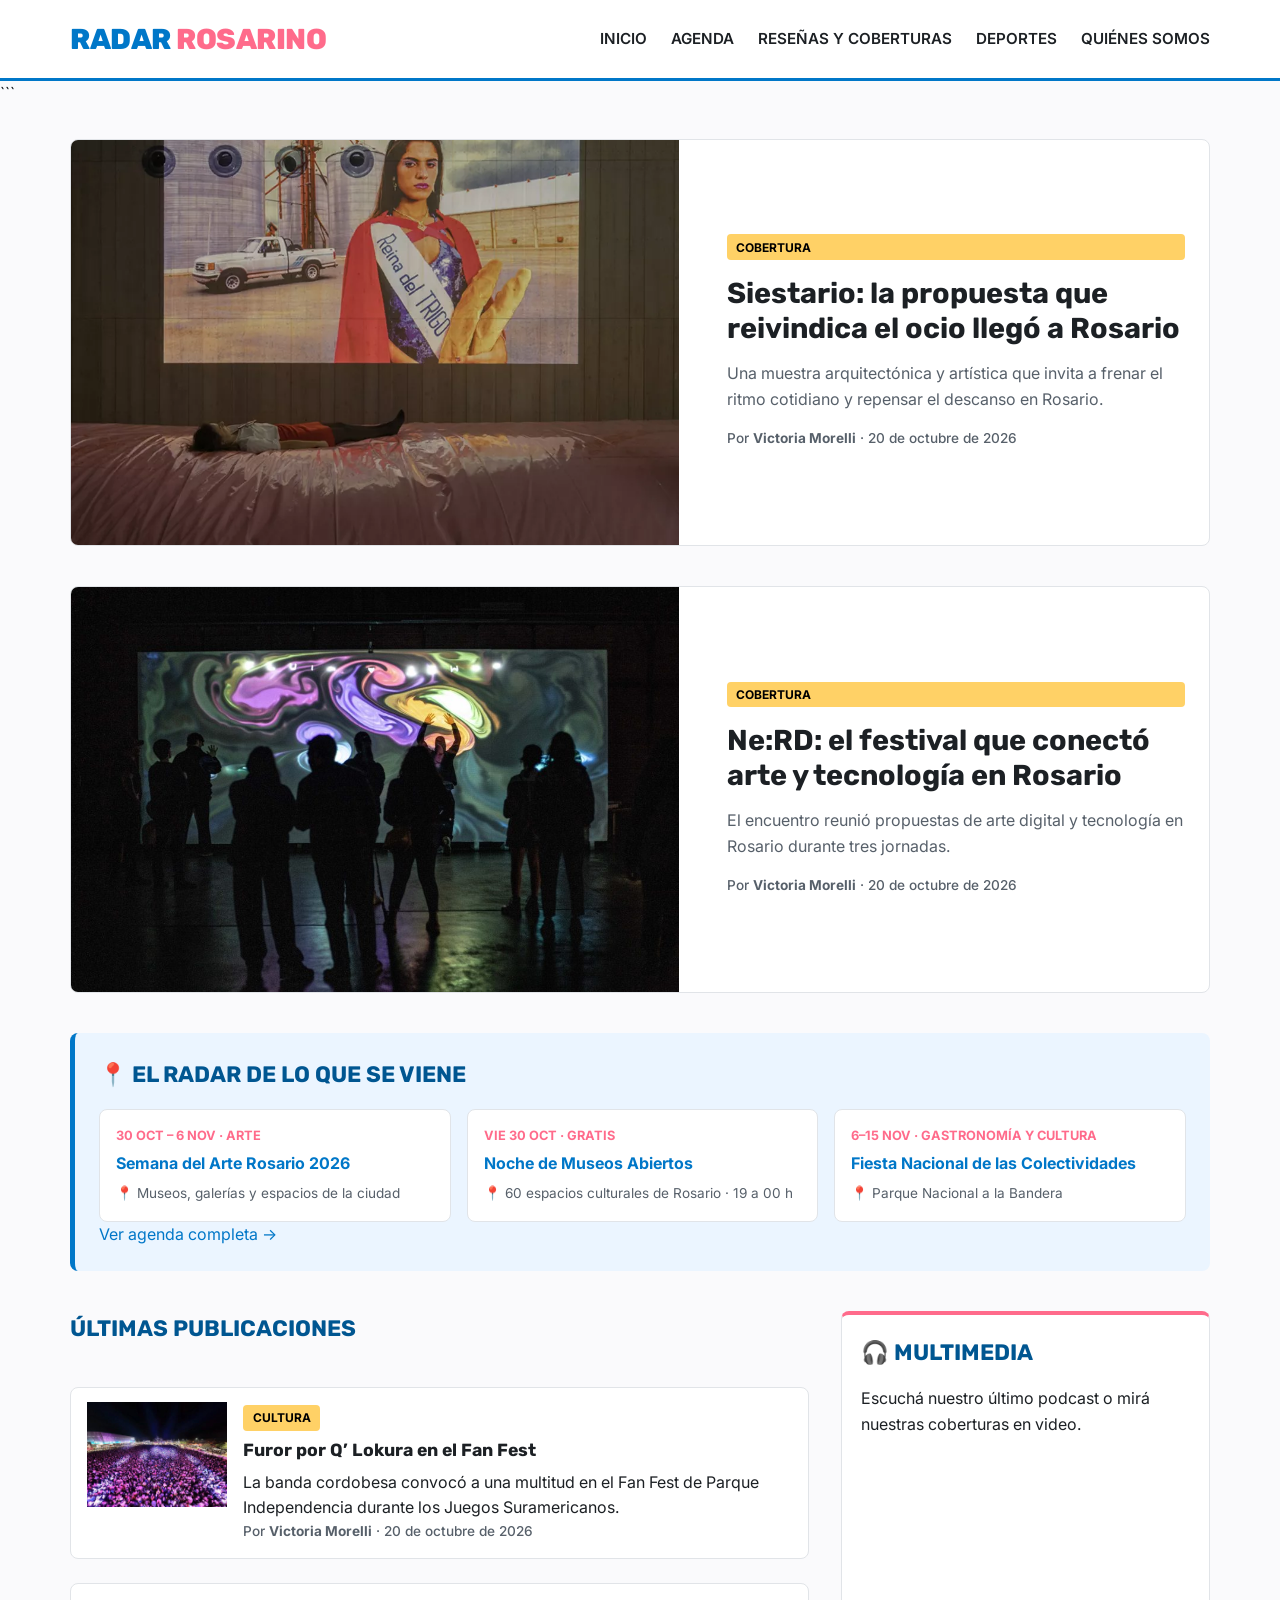
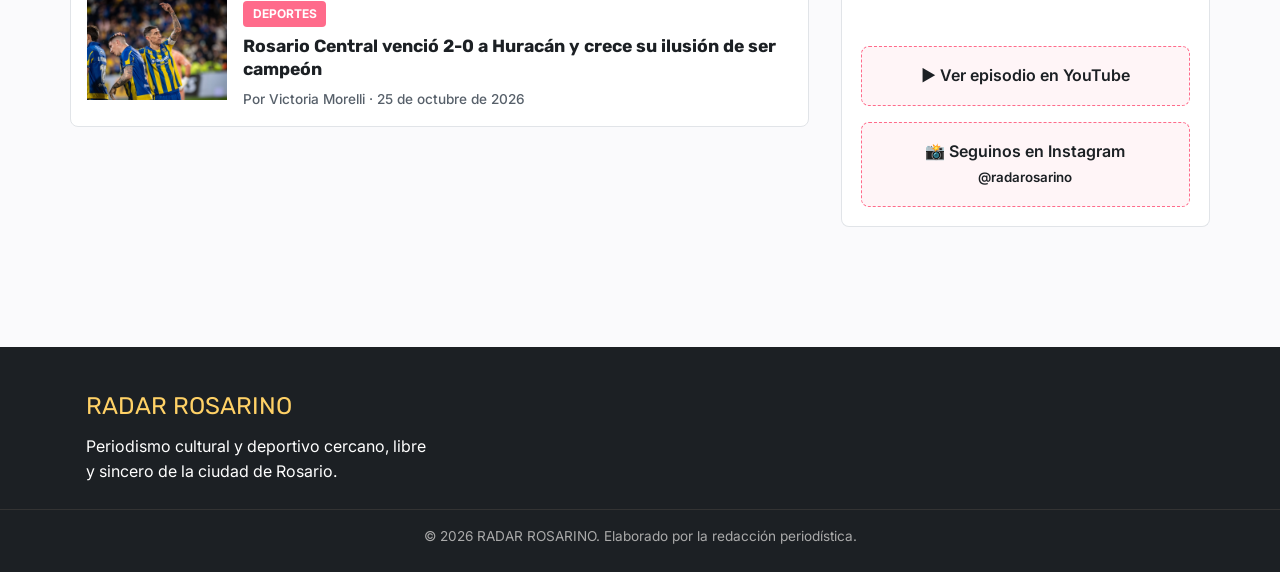
==== index.html @ fbdc65ca "Update index.html" ====
<!DOCTYPE html>
<html lang="es">
<head>
  <meta charset="UTF-8">
  <meta name="viewport" content="width=device-width, initial-scale=1.0">
  <title>RADAR ROSARINO | Agenda Cultural y Deportiva de Rosario</title>
  <link rel="stylesheet" href="css/styles.css">
</head>
<body>

  <!-- ENCABEZADO -->

<header class="site-header">
  <div class="container header-inner">
    <a href="../index.html" class="brand-logo">
      RADAR <span>ROSARINO</span>
    </a>

    <button
      class="nav-toggle"
      aria-label="Abrir menú"
      aria-expanded="false"
    >
      MENÚ ☰
    </button>

  

<nav class="main-nav">
  <ul>
    <li><a href="index.html">Inicio</a></li>
    <li><a href="secciones/agenda.html">Agenda</a></li>
    <li><a href="secciones/coberturas.html">Reseñas y Coberturas</a></li>
   <li><a href="secciones/deportes.html">Deportes</a></li>
    <li><a href="quienes-somos.html">Quiénes Somos</a></li>
  </ul>
</nav>


  </div>
</header>
```

  <!-- CONTENIDO PRINCIPAL -->
  <main class="container main-content">

    <!-- HISTORIA PRINCIPAL -->
    <article class="hero-article">
     <div class="hero-img-placeholder">
  <a href="notas/siestario.html" aria-label="Leer la nota sobre Siestario">
    <img
      src="notas/b_siestario.jpg.jpeg"
      alt="Muestra artística y arquitectónica Siestario en Rosario"
      style="display: block; width: 100%; height: 100%; object-fit: cover;"
    >
  </a>
</div>
      <div class="hero-body">
        <span class="badge">COBERTURA</span>
        <h1 class="hero-title">
        <a href="notas/siestario.html">Siestario: la propuesta que reivindica el ocio llegó a Rosario</a>
        </h1>
        <p class="hero-lead">
         Una muestra arquitectónica y artística que invita a frenar el ritmo cotidiano y repensar el descanso en Rosario.
        </p>
        <div class="meta-info">
         Por <strong>Victoria Morelli</strong> · <time datetime="2026-10-20">20 de octubre de 2026</time>
        </div>
      </div>
    </article>
    
    <!-- NOTA SOBRE Ne:RD -->
    <article class="hero-article">
      <div class="hero-img-placeholder">
        <a href="notas/nerd.html" aria-label="Leer la nota sobre Ne:RD">
          <img
            src="notas/nerd.jpg"
            alt="Festival Ne:RD de arte digital y tecnología en Rosario"
            style="display: block; width: 100%; height: 100%; object-fit: cover;"
          >
        </a>
      </div>
      <div class="hero-body">
        <span class="badge">COBERTURA</span>
        <h2 class="hero-title">
          <a href="notas/nerd.html">Ne:RD: el festival que conectó arte y tecnología en Rosario</a>
        </h2>
        <p class="hero-lead">
          El encuentro reunió propuestas de arte digital y tecnología en Rosario durante tres jornadas.
        </p>
        <div class="meta-info">
          Por <strong>Victoria Morelli</strong> · <time datetime="2026-10-20">20 de octubre de 2026</time>
        </div>
      </div>
    </article>


   
<!-- MÓDULO RADAR (AGENDA) -->
<section class="agenda-section">
  <h2 class="section-title">📍 EL RADAR DE LO QUE SE VIENE</h2>

  <div class="agenda-grid">

    <a href="secciones/agenda.html" class="agenda-card">
      <div class="agenda-meta">30 OCT – 6 NOV · ARTE</div>
      <h3 class="agenda-title">Semana del Arte Rosario 2026</h3>
      <div class="agenda-place">
        📍 Museos, galerías y espacios de la ciudad
      </div>
    </a>

    <a href="secciones/agenda.html" class="agenda-card">
      <div class="agenda-meta">VIE 30 OCT · GRATIS</div>
      <h3 class="agenda-title">Noche de Museos Abiertos</h3>
      <div class="agenda-place">
        📍 60 espacios culturales de Rosario · 19 a 00 h
      </div>
    </a>

    <a href="secciones/agenda.html" class="agenda-card">
      <div class="agenda-meta">6–15 NOV · GASTRONOMÍA Y CULTURA</div>
      <h3 class="agenda-title">
        Fiesta Nacional de las Colectividades
      </h3>
      <div class="agenda-place">
        📍 Parque Nacional a la Bandera
      </div>
    </a>

  </div>

  <div class="agenda-more">
    <a href="secciones/agenda.html" class="btn btn-primary">
      Ver agenda completa →
    </a>
  </div>
</section>


    <!-- GRILLA SECUNDARIA -->
    <div class="secondary-grid">

      <section class="articles-list">
        <h2 class="section-title">ÚLTIMAS PUBLICACIONES</h2>

       
        <article class="article-card-horizontal">
         
<div class="card-img-placeholder">
  <a href="notas/qlokura.html" aria-label="Leer la nota sobre Q’ Lokura">
    <img
      src="notas/qlokura.jpg"
      alt="Q’ Lokura en el Fan Fest de Rosario"
      style="display: block; width: 100%; height: 100%; object-fit: cover;"
    >
  </a>
</div>

          <div>
            <span class="badge">CULTURA</span>
            <h3 class="card-title">
              <a href="notas/qlokura.html">Furor por Q’ Lokura en el Fan Fest</a>
            </h3>
            <p>
              La banda cordobesa convocó a una multitud en el Fan Fest de
              Parque Independencia durante los Juegos Suramericanos.
            </p>
            <div class="meta-info">
              Por <strong>Victoria Morelli</strong> ·
              <time datetime="2026-10-20">20 de octubre de 2026</time>
            </div>
          </div>
        </article>



<article class="article-card-horizontal">
  <a href="notas/central-huracan.html" class="card-img-placeholder">
    <img src="notas/centralhuracan.png"
         alt="Rosario Central frente a Huracán"
         style="width: 100%; height: 100%; object-fit: cover; display: block;">
  </a>

  <div>
    <span class="badge badge-deportes">DEPORTES</span>

    <h3 class="card-title">
      <a href="notas/central-huracan.html">
        Rosario Central venció 2-0 a Huracán y crece su ilusión de ser campeón
      </a>
    </h3>

    <div class="meta-info">Por Victoria Morelli · 25 de octubre de 2026</div>
  </div>
</article>


      </section>

    
      <!-- BARRA LATERAL MULTIMEDIA -->
      <aside class="sidebar">
        <div class="multimedia-box">
          <h2 class="section-title">🎧 MULTIMEDIA</h2>

          <p>
            Escuchá nuestro último podcast o mirá nuestras coberturas en video.
          </p>

          <div class="media-video">
            <iframe
              src="https://youtu.be/hP609NG-r20?si=XmPTLKy7nBOvnUmY"
              title="Episodio 11 de Radar Rosarino"
              style="width: 100%; aspect-ratio: 16 / 9; border: 0; border-radius: 8px;"
              allow="accelerometer; autoplay; clipboard-write; encrypted-media; gyroscope; picture-in-picture; web-share"
              referrerpolicy="strict-origin-when-cross-origin"
              allowfullscreen>
            </iframe>
          </div>

          <a
            href="https://youtu.be/hP609NG-r20?si=nFCLMklMxFBvoUEw"
            target="_blank"
            rel="noopener noreferrer"
            class="media-link-card">
            ▶ Ver episodio en YouTube
          </a>

          <a
           
          <a
            href="https://www.instagram.com/radarosarino/"
            target="_blank"
            rel="noopener noreferrer"
            class="media-link-card">
            📸 Seguinos en Instagram
            <br>
            <small>@radarosarino</small>
          </a>

          </a>
        </div>
      </aside>


    </div>

  </main>

  <!-- PIE DE PÁGINA -->
  <footer class="site-footer">
    <div class="container footer-content">
      <div class="footer-brand">
        <div class="footer-logo">RADAR ROSARINO</div>
        <p>Periodismo cultural y deportivo cercano, libre y sincero de la ciudad de Rosario.</p>
      </div>
    </div>
    <div class="footer-bottom">
      <p>&copy; 2026 RADAR ROSARINO. Elaborado por la redacción periodística.</p>
    </div>
  </footer>

</body>
</html>
---- css/styles.css ----
/* ==========================================================================
   RADAR ROSARINO - Hoja de Estilos Principal (V0)
   ========================================================================== */

/* Importación de Google Fonts */
@import url('https://fonts.googleapis.com/css2?family=Inter:wght@400;500;600;700&family=Rubik:wght@600;700;800&display=swap');

:root {
  /* Paleta de Colores RADAR ROSARINO */
  --color-primary: #0077C8;       /* Azul Celeste principal */
  --color-primary-dark: #005691;  /* Azul más oscuro para hover/foco */
  --color-accent-pink: #FF6B8B;   /* Rosa acento */
  --color-accent-yellow: #FFD166; /* Amarillo acento */
  
  --color-bg: #FAFAFC;            /* Fondo suave */
  --color-surface: #FFFFFF;       /* Blanco para tarjetas y contenedores */
  --color-text-main: #1C2024;     /* Texto principal legible */
  --color-text-muted: #57606A;    /* Texto secundario */
  --color-border: #E1E4E8;        /* Bordes sutiles */

  /* Tipografías */
  --font-heading: 'Rubik', system-ui, -apple-system, sans-serif;
  --font-body: 'Inter', system-ui, -apple-system, sans-serif;

  /* Espaciado y Layout */
  --max-width: 1140px;
  --radius: 8px;
}

/* Reset y Bases */
* {
  box-sizing: border-box;
  margin: 0;
  padding: 0;
}

body {
  font-family: var(--font-body);
  background-color: var(--color-bg);
  color: var(--color-text-main);
  line-height: 1.6;
}

img {
  max-width: 100%;
  height: auto;
  display: block;
}

a {
  color: var(--color-primary);
  text-decoration: none;
}

a:hover, a:focus {
  text-decoration: underline;
}

/* Enfoque visible de accesibilidad */
a:focus-visible, button:focus-visible {
  outline: 3px solid var(--color-accent-yellow);
  outline-offset: 2px;
}

.container {
  max-width: var(--max-width);
  margin: 0 auto;
  padding: 0 1rem;
}

/* ==========================================================================
   HEADER Y NAVEGACIÓN
   ========================================================================== */
.site-header {
  background-color: var(--color-surface);
  border-bottom: 3px solid var(--color-primary);
  position: sticky;
  top: 0;
  z-index: 100;
}

.header-inner {
  display: flex;
  align-items: center;
  justify-content: space-between;
  padding: 1rem 0;
}

.brand-logo {
  font-family: var(--font-heading);
  font-size: 1.8rem;
  font-weight: 800;
  color: var(--color-primary);
  text-transform: uppercase;
  letter-spacing: -0.5px;
}

.brand-logo span {
  color: var(--color-accent-pink);
}

.nav-toggle {
  display: none;
  background: none;
  border: 1px solid var(--color-border);
  padding: 0.5rem 0.75rem;
  border-radius: var(--radius);
  font-weight: bold;
  cursor: pointer;
}

.main-nav ul {
  display: flex;
  list-style: none;
  gap: 1.5rem;
}

.main-nav a {
  font-weight: 600;
  color: var(--color-text-main);
  font-size: 0.95rem;
  text-transform: uppercase;
}

.main-nav a:hover {
  color: var(--color-primary);
}

.main-nav a.active {
  color: var(--color-primary);
  border-bottom: 2px solid var(--color-accent-pink);
}

/* ==========================================================================
   PORTADA / LAYOUT DE PORTADA
   ========================================================================== */
.main-content {
  padding: 2rem 0;
}

/* Etiqueta de Sección */
.badge {
  display: inline-block;
  background-color: var(--color-accent-yellow);
  color: #000;
  font-size: 0.75rem;
  font-weight: 700;
  padding: 0.2rem 0.6rem;
  border-radius: 4px;
  text-transform: uppercase;
  margin-bottom: 0.5rem;
}

.badge-deportes {
  background-color: var(--color-accent-pink);
  color: #fff;
}

/* Noticia Principal (Apertura) */
.hero-article {
  background: var(--color-surface);
  border-radius: var(--radius);
  border: 1px solid var(--color-border);
  overflow: hidden;
  margin-bottom: 2.5rem;
  display: grid;
  grid-template-columns: 1.2fr 1fr;
  gap: 1.5rem;
}

.hero-img-placeholder {
  background-color: #E2E8F0;
  min-height: 280px;
  display: flex;
  align-items: center;
  justify-content: center;
  color: var(--color-text-muted);
  font-weight: 500;
}

.hero-body {
  padding: 1.5rem;
  display: flex;
  flex-direction: column;
  justify-content: center;
}

.hero-title {
  font-family: var(--font-heading);
  font-size: 1.8rem;
  line-height: 1.2;
  margin: 0.5rem 0 1rem 0;
}

.hero-title a {
  color: var(--color-text-main);
}

.hero-title a:hover {
  color: var(--color-primary);
  text-decoration: none;
}

.hero-lead {
  color: var(--color-text-muted);
  margin-bottom: 1rem;
  font-size: 1rem;
}

.meta-info {
  font-size: 0.85rem;
  color: var(--color-text-muted);
  font-weight: 500;
}

/* Módulo Radar - Agenda Próximos Eventos */
.agenda-section {
  background-color: #EBF5FF;
  border-left: 5px solid var(--color-primary);
  padding: 1.5rem;
  border-radius: var(--radius);
  margin-bottom: 2.5rem;
}

.section-title {
  font-family: var(--font-heading);
  font-size: 1.4rem;
  margin-bottom: 1rem;
  color: var(--color-primary-dark);
  text-transform: uppercase;
  display: flex;
  align-items: center;
  gap: 0.5rem;
}

.agenda-grid {
  display: grid;
  grid-template-columns: repeat(auto-fit, minmax(250px, 1fr));
  gap: 1rem;
}

.agenda-card {
  background: var(--color-surface);
  padding: 1rem;
  border-radius: var(--radius);
  border: 1px solid var(--color-border);
}

.agenda-meta {
  font-size: 0.8rem;
  font-weight: 700;
  color: var(--color-accent-pink);
  text-transform: uppercase;
  margin-bottom: 0.3rem;
}

.agenda-title {
  font-size: 1rem;
  font-weight: 700;
  margin-bottom: 0.4rem;
}

.agenda-place {
  font-size: 0.85rem;
  color: var(--color-text-muted);
}

/* Grilla Secundaria de Noticias */
.secondary-grid {
  display: grid;
  grid-template-columns: 2fr 1fr;
  gap: 2rem;
  margin-bottom: 2.5rem;
}

.articles-list {
  display: flex;
  flex-direction: column;
  gap: 1.5rem;
}

.article-card-horizontal {
  display: flex;
  gap: 1rem;
  background: var(--color-surface);
  border: 1px solid var(--color-border);
  padding: 1rem;
  border-radius: var(--radius);
}

.card-img-placeholder {
  width: 140px;
  height: 100px;
  background-color: #E2E8F0;
  display: flex;
  align-items: center;
  justify-content: center;
  font-size: 0.75rem;
  color: var(--color-text-muted);
  flex-shrink: 0;
  border-radius: 4px;
}

.card-title {
  font-family: var(--font-heading);
  font-size: 1.1rem;
  margin-bottom: 0.5rem;
  line-height: 1.3;
}

.card-title a {
  color: var(--color-text-main);
}

/* Sidebar / Bloque Multimedia */
.multimedia-box {
  background: var(--color-surface);
  border: 1px solid var(--color-border);
  border-top: 4px solid var(--color-accent-pink);
  padding: 1.2rem;
  border-radius: var(--radius);
}

.media-link-card {
  display: block;
  background-color: #FFF5F7;
  border: 1px dashed var(--color-accent-pink);
  padding: 1rem;
  border-radius: var(--radius);
  text-align: center;
  margin-top: 1rem;
  color: var(--color-text-main);
  font-weight: 600;
}

.media-link-card:hover {
  background-color: #FFE6EA;
  text-decoration: none;
}

/* ==========================================================================
   PÁGINA DE NOTA / ARTÍCULO
   ========================================================================== */
.article-single {
  max-width: 800px;
  margin: 0 auto;
  background: var(--color-surface);
  padding: 2rem;
  border-radius: var(--radius);
  border: 1px solid var(--color-border);
}

.article-header {
  margin-bottom: 1.5rem;
  border-bottom: 1px solid var(--color-border);
  padding-bottom: 1rem;
}

.article-single-title {
  font-family: var(--font-heading);
  font-size: 2.2rem;
  line-height: 1.2;
  margin: 0.5rem 0 1rem 0;
}

.article-single-lead {
  font-size: 1.15rem;
  color: var(--color-text-muted);
  line-height: 1.5;
  margin-bottom: 1rem;
}

.article-body {
  font-size: 1.05rem;
  line-height: 1.7;
}

.article-body p {
  margin-bottom: 1.2rem;
}

.article-body h2 {
  font-family: var(--font-heading);
  font-size: 1.4rem;
  margin: 1.8rem 0 0.8rem 0;
  color: var(--color-primary-dark);
}

.article-img-box {
  margin: 1.5rem 0;
}

.article-img-caption {
  font-size: 0.85rem;
  color: var(--color-text-muted);
  margin-top: 0.4rem;
  text-align: center;
}

/* ==========================================================================
   FOOTER
   ========================================================================== */
.site-footer {
  background-color: var(--color-text-main);
  color: #fff;
  padding: 2.5rem 0 1.5rem 0;
  margin-top: 3rem;
}

.footer-content {
  display: flex;
  justify-content: space-between;
  flex-wrap: wrap;
  gap: 2rem;
  margin-bottom: 1.5rem;
}

.footer-brand {
  max-width: 350px;
}

.footer-logo {
  font-family: var(--font-heading);
  font-size: 1.5rem;
  color: var(--color-accent-yellow);
  margin-bottom: 0.5rem;
}

.footer-links ul {
  list-style: none;
}

.footer-links a {
  color: #CCC;
}

.footer-links a:hover {
  color: #FFF;
}

.footer-bottom {
  border-top: 1px solid #333;
  padding-top: 1rem;
  text-align: center;
  font-size: 0.85rem;
  color: #AAA;
}

/* ==========================================================================
   RESPONSIVE DESIGN (MOBILE)
   ========================================================================== */
@media (max-width: 768px) {
  .nav-toggle {
    display: block;
  }

  .main-nav {
    display: none;
    width: 100%;
    position: absolute;
    top: 100%;
    left: 0;
    background: var(--color-surface);
    border-bottom: 2px solid var(--color-primary);
    padding: 1rem;
    box-shadow: 0 4px 6px rgba(0,0,0,0.1);
  }

  .main-nav.is-open {
    display: block;
  }

  .main-nav ul {
    flex-direction: column;
    gap: 1rem;
  }

  .hero-article {
    grid-template-columns: 1fr;
  }

  .secondary-grid {
    grid-template-columns: 1fr;
  }

  .article-card-horizontal {
    flex-direction: column;
  }

  .card-img-placeholder {
    width: 100%;
    height: 140px;
  }
}
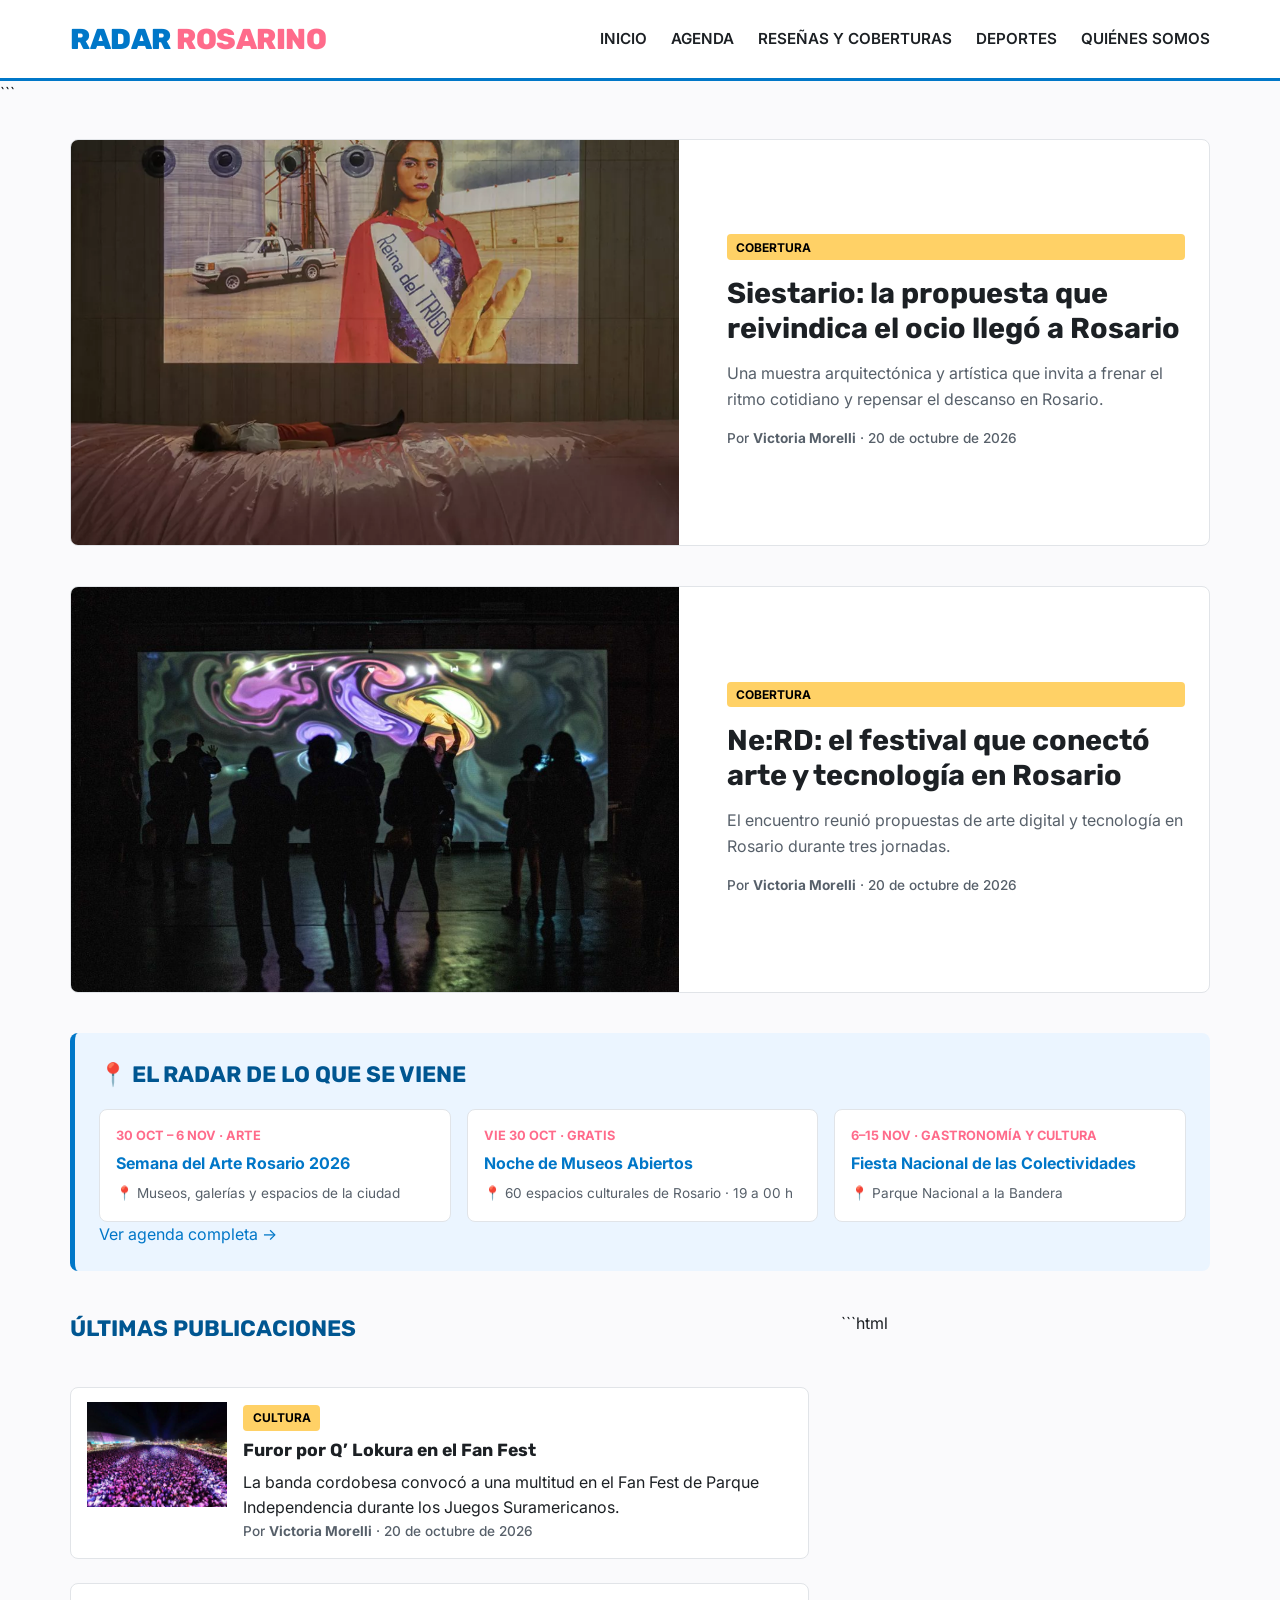
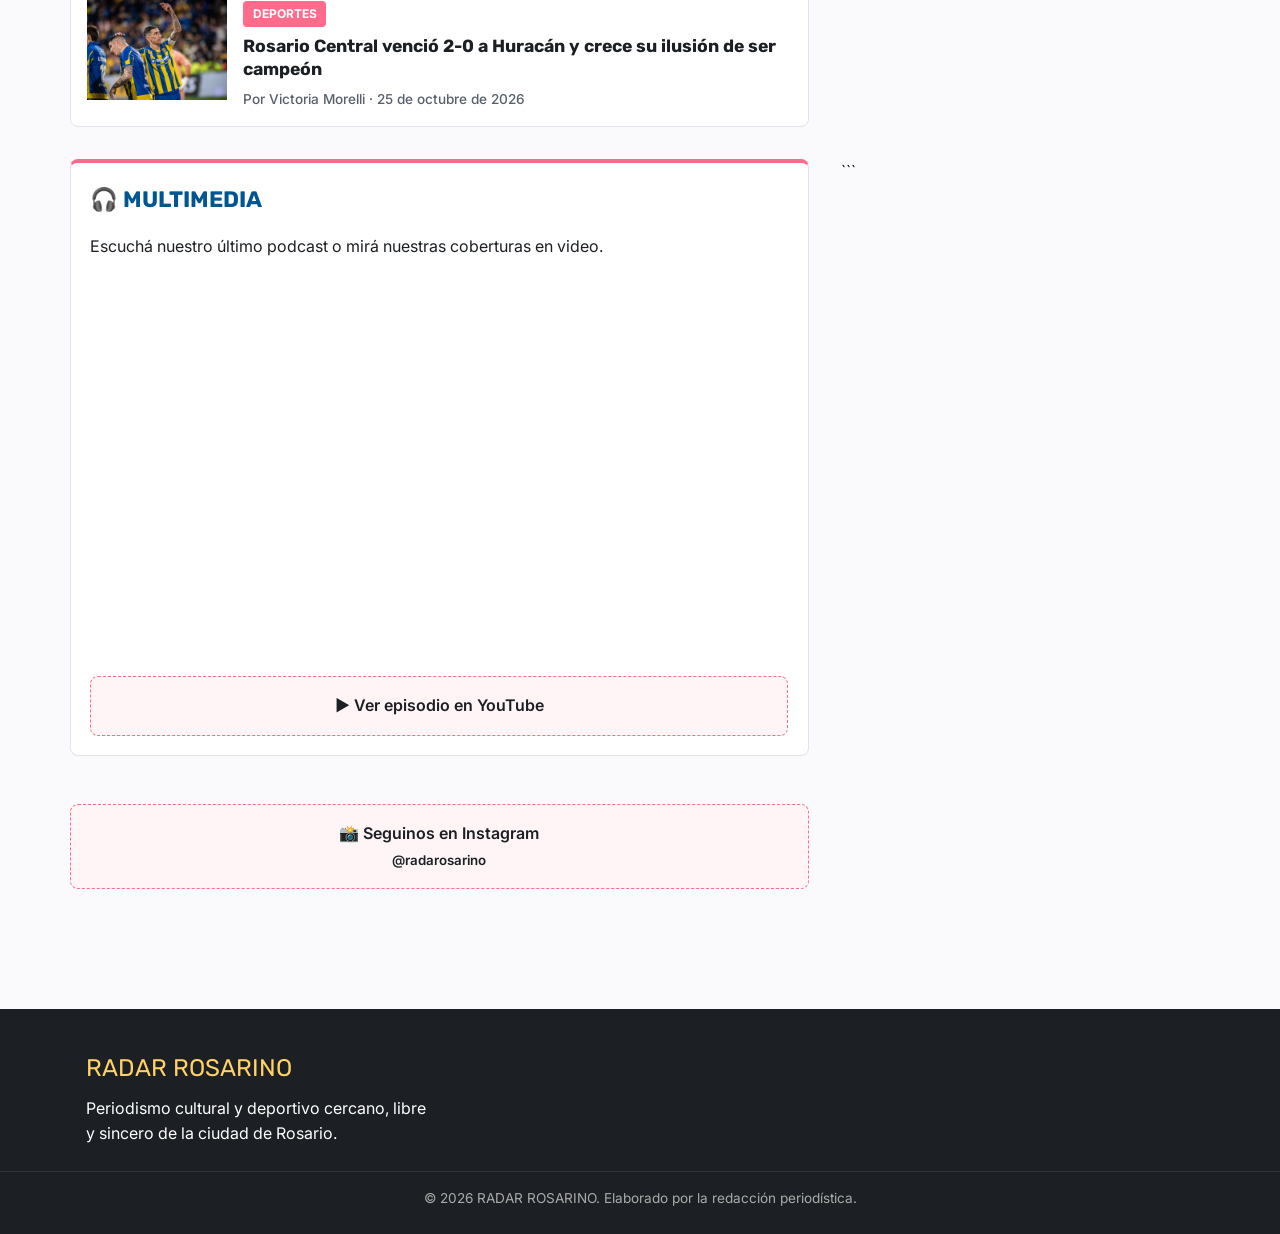
==== commit f6faf5c9: "Update index.html" ====
--- a/index.html
+++ b/index.html
@@ -199,34 +199,37 @@
       </section>
 
     
-      <!-- BARRA LATERAL MULTIMEDIA -->
-      <aside class="sidebar">
-        <div class="multimedia-box">
-          <h2 class="section-title">🎧 MULTIMEDIA</h2>
-
-          <p>
-            Escuchá nuestro último podcast o mirá nuestras coberturas en video.
-          </p>
-
-          <div class="media-video">
-            <iframe
-              src="https://youtu.be/hP609NG-r20?si=XmPTLKy7nBOvnUmY"
-              title="Episodio 11 de Radar Rosarino"
-              style="width: 100%; aspect-ratio: 16 / 9; border: 0; border-radius: 8px;"
-              allow="accelerometer; autoplay; clipboard-write; encrypted-media; gyroscope; picture-in-picture; web-share"
-              referrerpolicy="strict-origin-when-cross-origin"
-              allowfullscreen>
-            </iframe>
-          </div>
-
-          <a
-            href="https://youtu.be/hP609NG-r20?si=nFCLMklMxFBvoUEw"
-            target="_blank"
-            rel="noopener noreferrer"
-            class="media-link-card">
-            ▶ Ver episodio en YouTube
-          </a>
-
+    ```html
+<!-- BARRA LATERAL MULTIMEDIA -->
+<aside class="sidebar">
+  <div class="multimedia-box">
+    <h2 class="section-title">🎧 MULTIMEDIA</h2>
+
+    <p>
+      Escuchá nuestro último podcast o mirá nuestras coberturas en video.
+    </p>
+
+    <div class="media-video">
+      <iframe
+        src="https://www.youtube.com/embed/hP609NG-r20"
+        title="Episodio 11 de Radar Rosarino"
+        style="width: 100%; aspect-ratio: 16 / 9; border: 0; border-radius: 8px;"
+        allow="accelerometer; autoplay; clipboard-write; encrypted-media; gyroscope; picture-in-picture; web-share"
+        referrerpolicy="strict-origin-when-cross-origin"
+        allowfullscreen>
+      </iframe>
+    </div>
+
+    <a
+      href="https://youtu.be/hP609NG-r20"
+      target="_blank"
+      rel="noopener noreferrer"
+      class="media-link-card">
+      ▶ Ver episodio en YouTube
+    </a>
+  </div>
+</aside>
+```
           <a
            
           <a
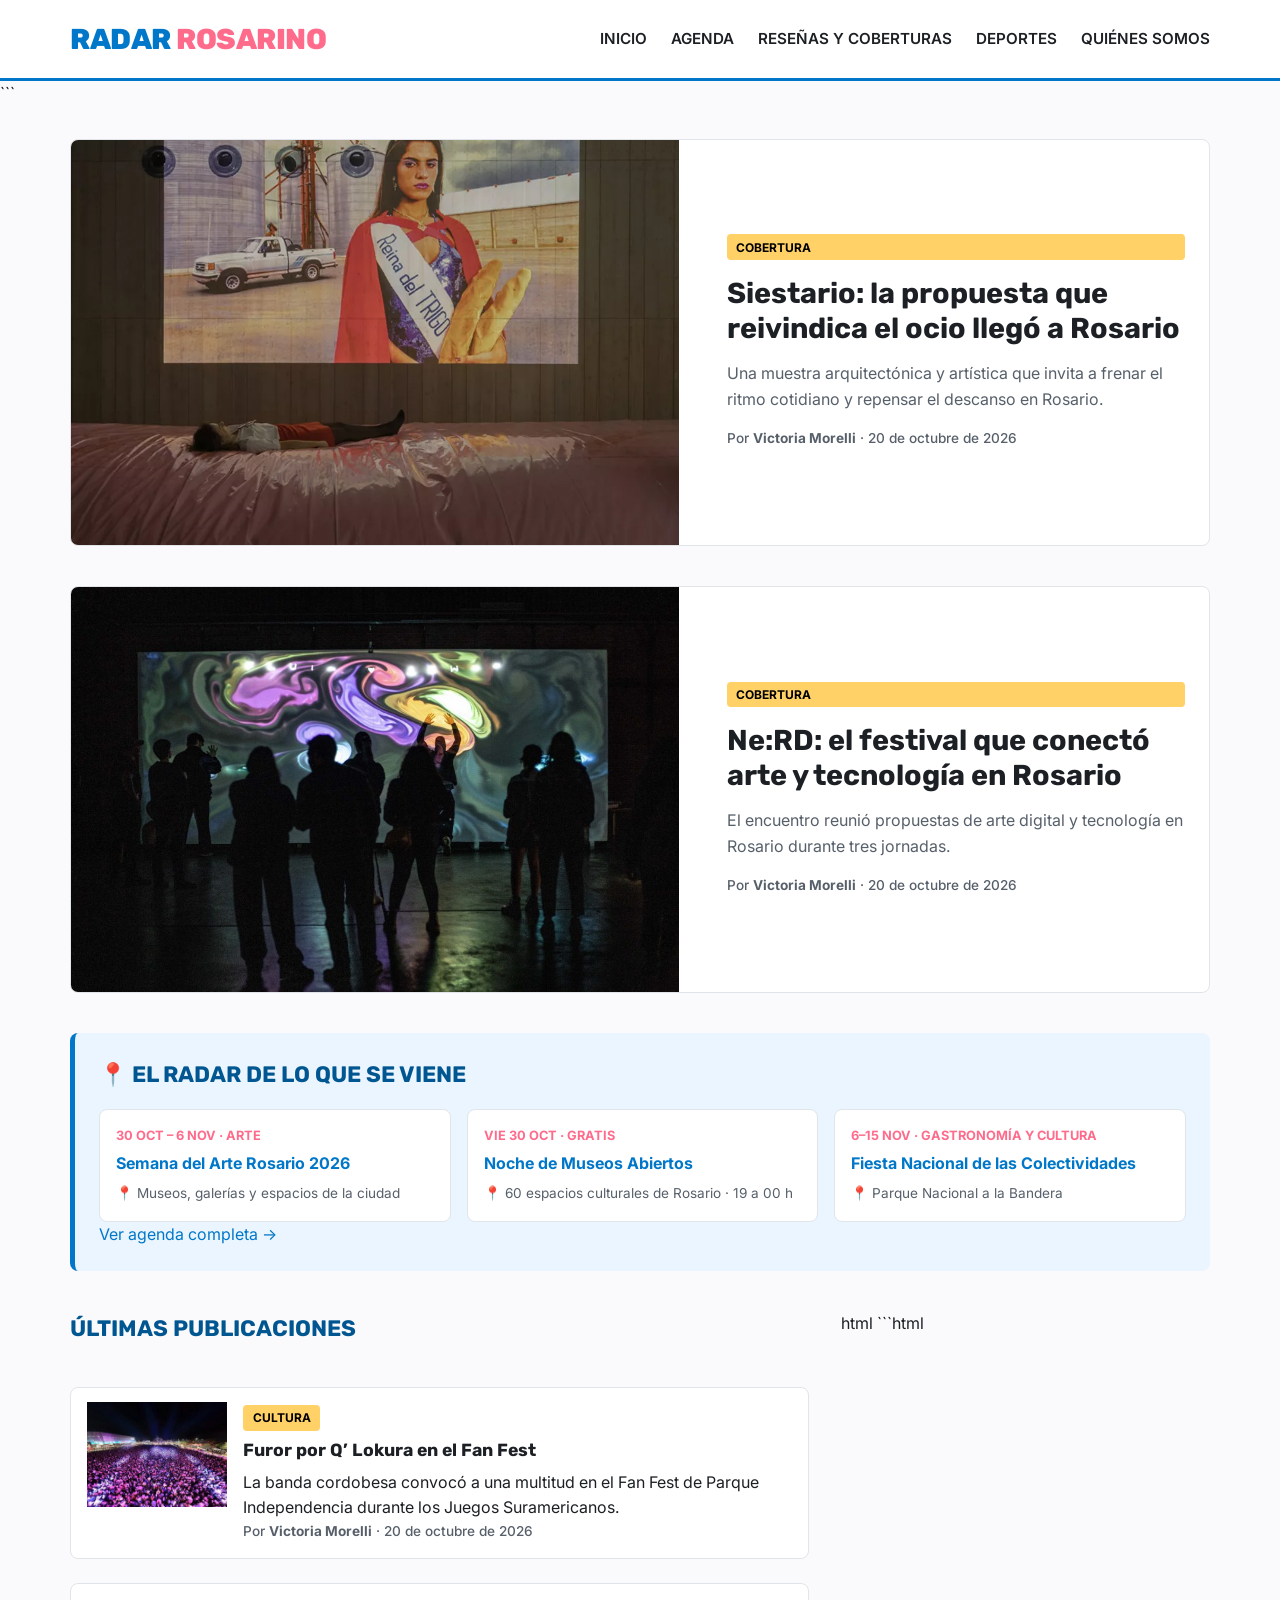
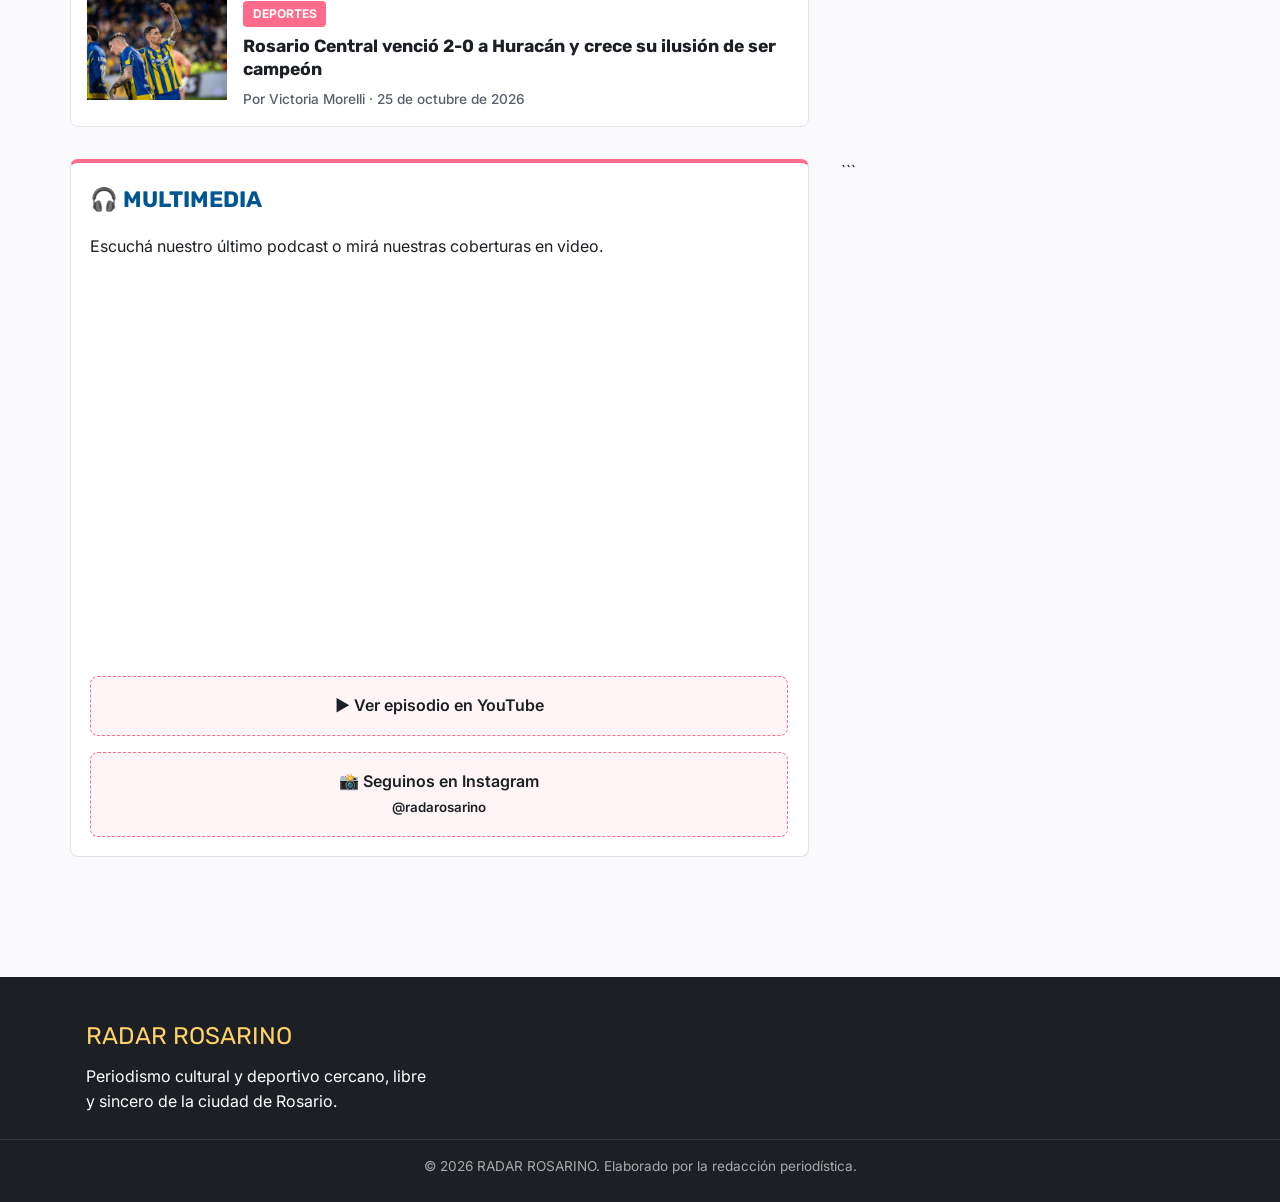
==== commit 581f0053: "Update index.html" ====
--- a/index.html
+++ b/index.html
@@ -199,7 +199,8 @@
       </section>
 
     
-    ```html
+    html
+```html
 <!-- BARRA LATERAL MULTIMEDIA -->
 <aside class="sidebar">
   <div class="multimedia-box">
@@ -227,24 +228,19 @@
       class="media-link-card">
       ▶ Ver episodio en YouTube
     </a>
+
+    <a
+      href="https://www.instagram.com/radarosarino/"
+      target="_blank"
+      rel="noopener noreferrer"
+      class="media-link-card">
+      📸 Seguinos en Instagram
+      <br>
+      <small>@radarosarino</small>
+    </a>
   </div>
 </aside>
 ```
-          <a
-           
-          <a
-            href="https://www.instagram.com/radarosarino/"
-            target="_blank"
-            rel="noopener noreferrer"
-            class="media-link-card">
-            📸 Seguinos en Instagram
-            <br>
-            <small>@radarosarino</small>
-          </a>
-
-          </a>
-        </div>
-      </aside>
 
 
     </div>
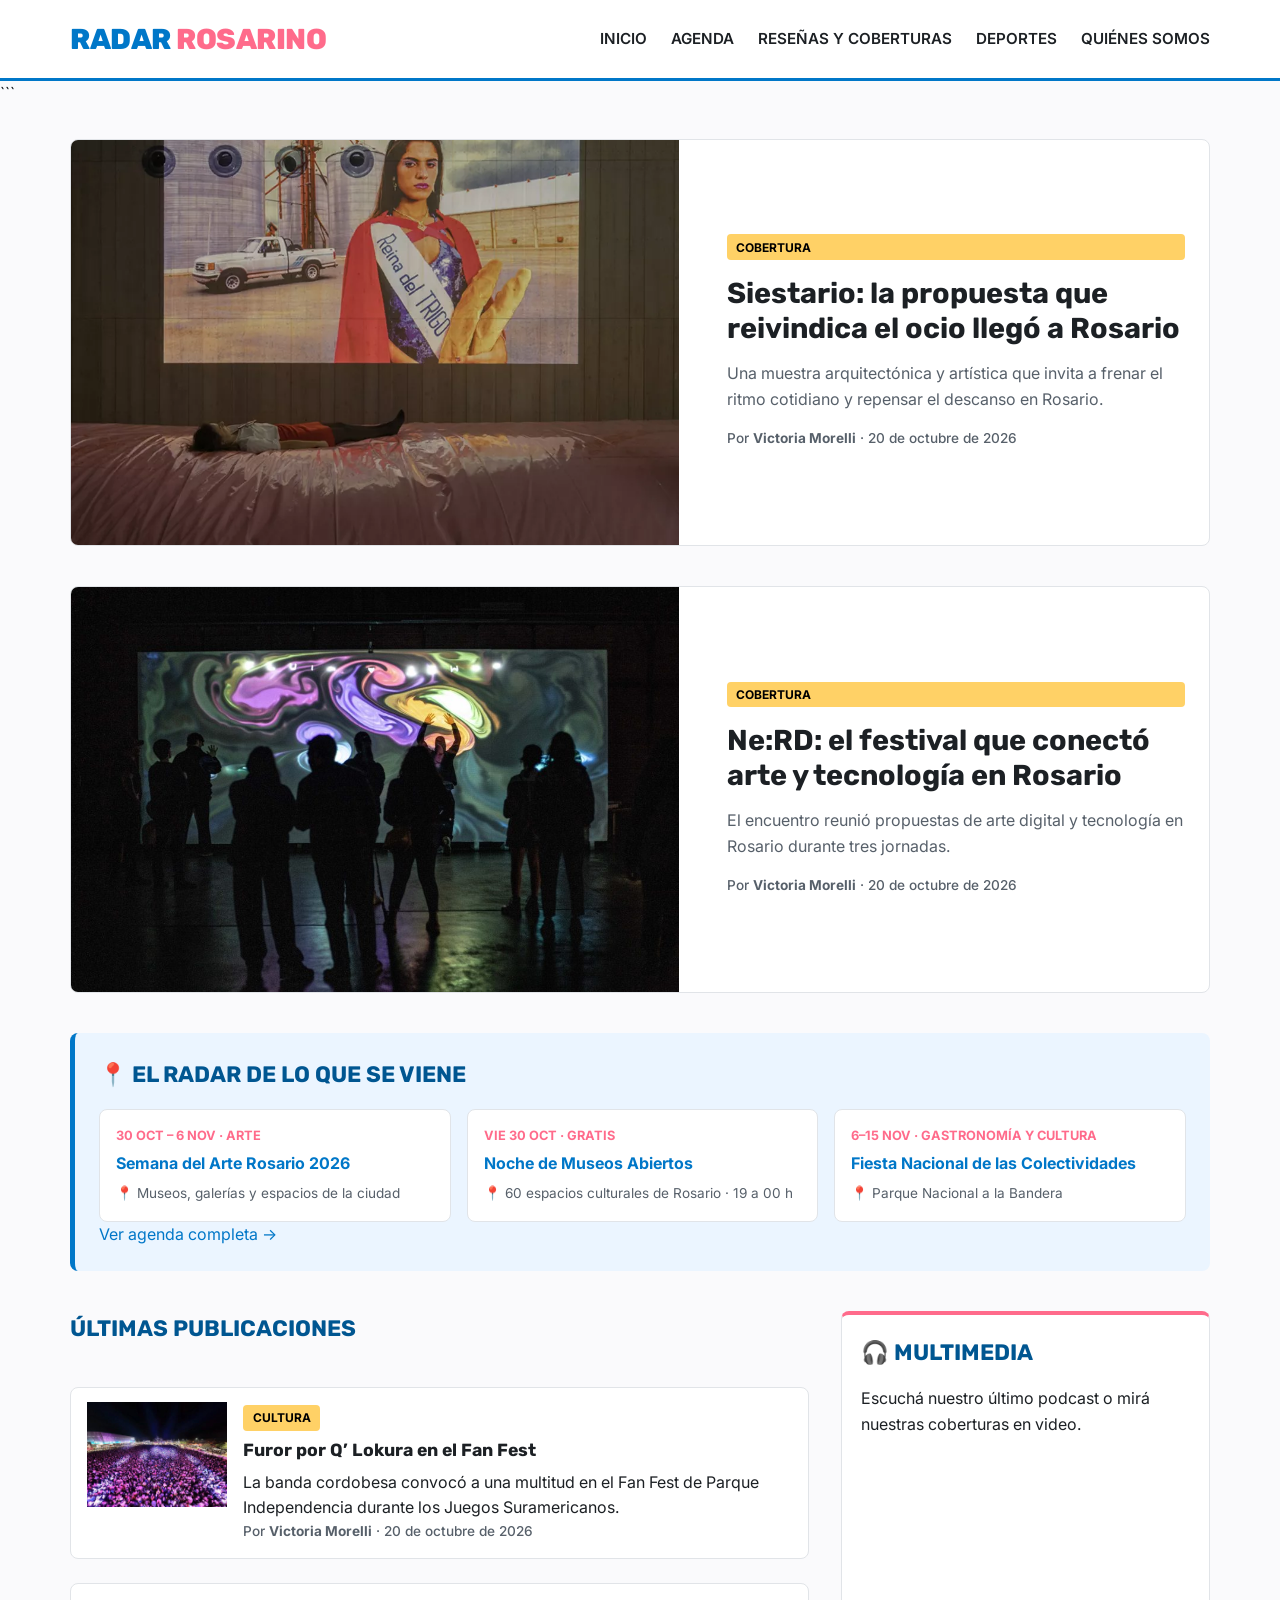
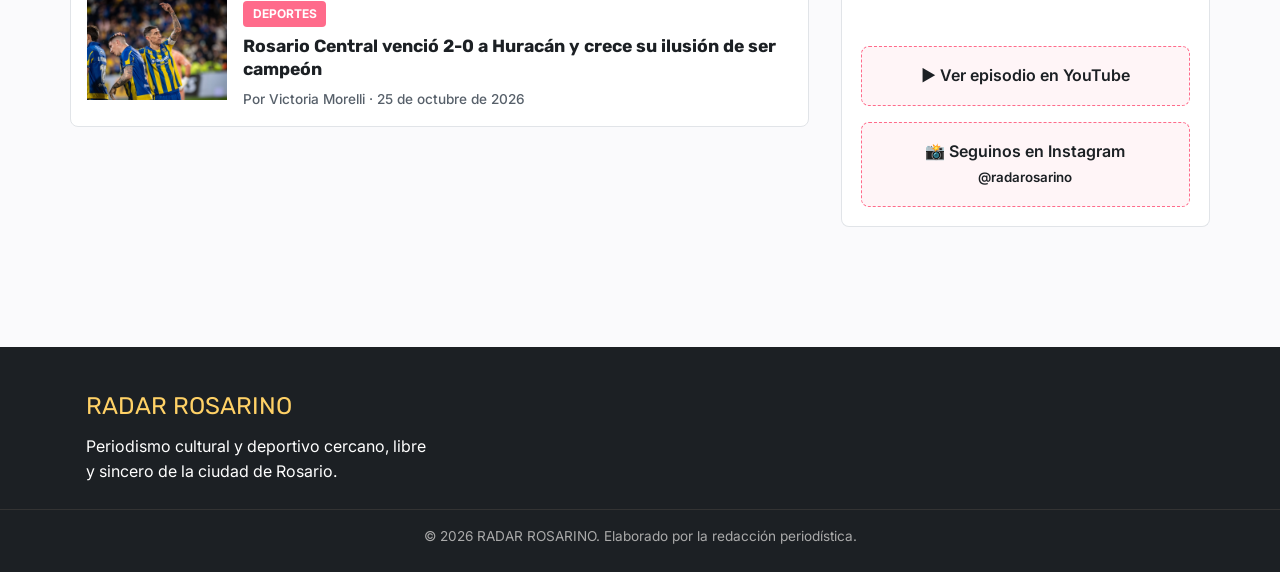
==== commit 46fdeb5b: "Update index.html" ====
--- a/index.html
+++ b/index.html
@@ -198,9 +198,6 @@
 
       </section>
 
-    
-    html
-```html
 <!-- BARRA LATERAL MULTIMEDIA -->
 <aside class="sidebar">
   <div class="multimedia-box">
@@ -240,10 +237,9 @@
     </a>
   </div>
 </aside>
-```
-
-
-    </div>
+
+
+   </div>
 
   </main>
 
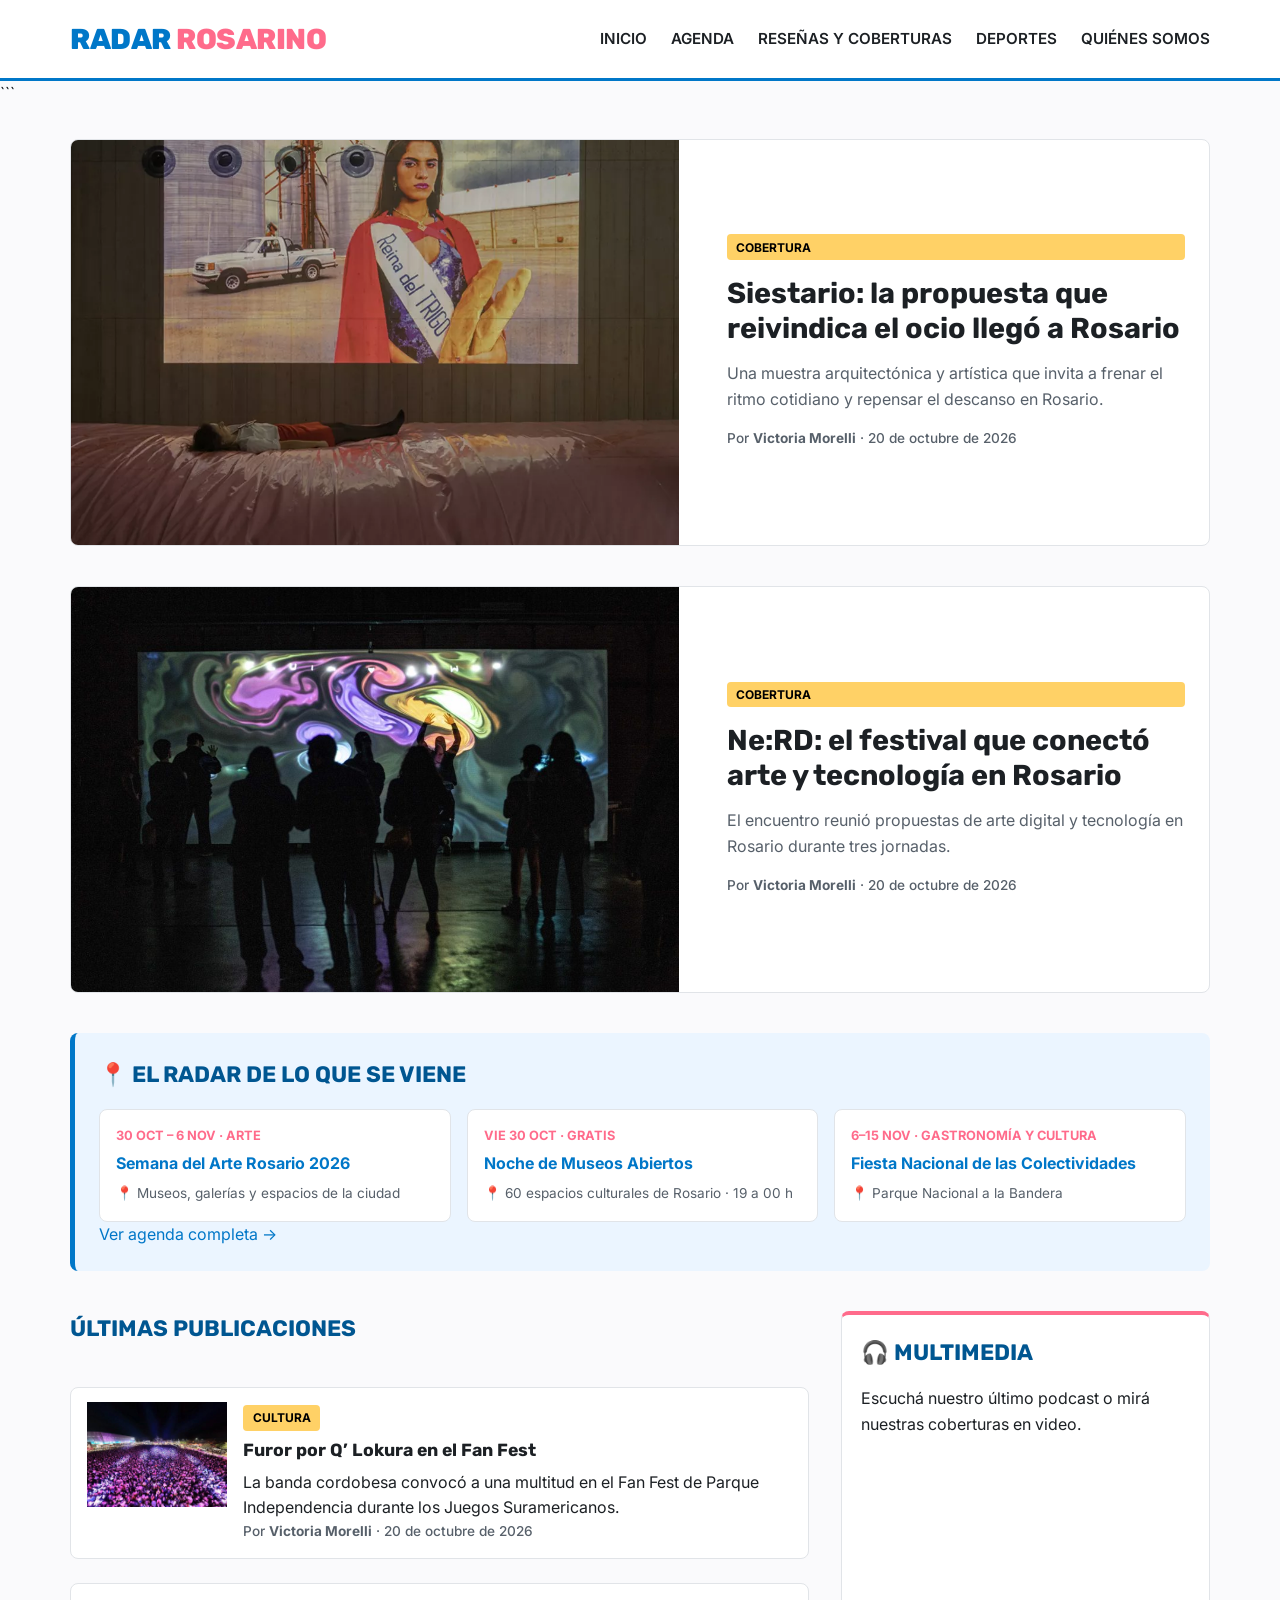
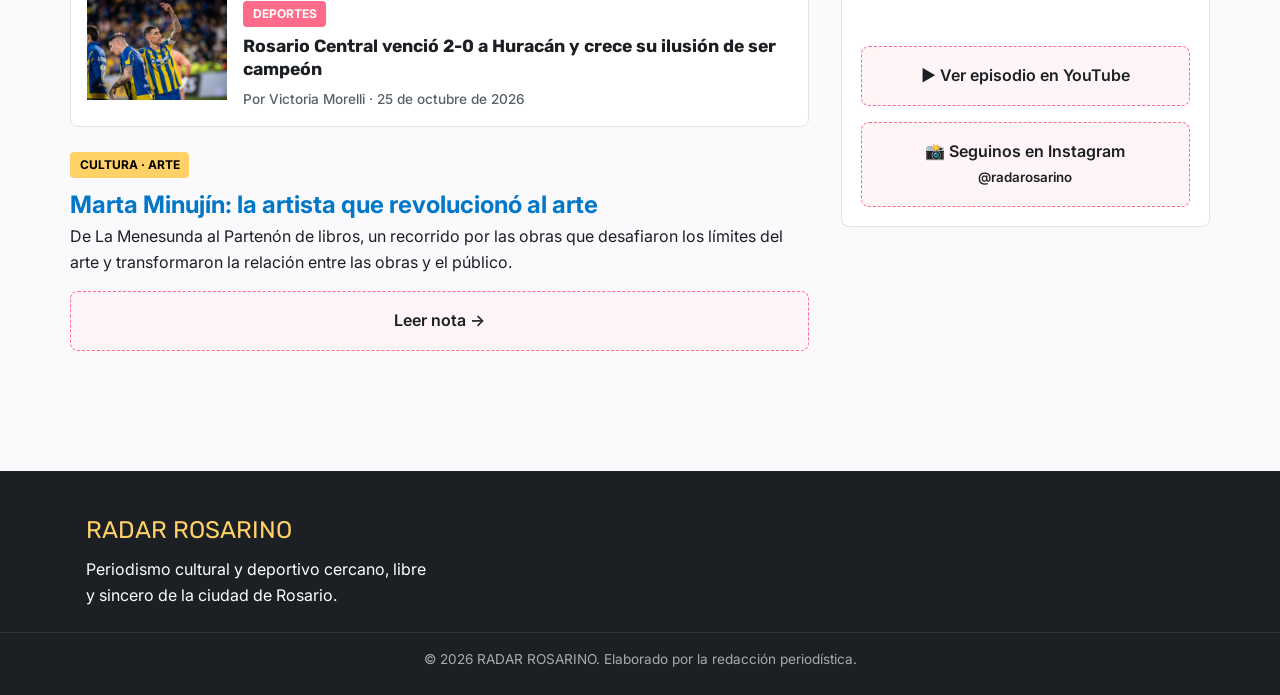
==== commit 1380adce: "Update index.html" ====
--- a/index.html
+++ b/index.html
@@ -194,6 +194,27 @@
     <div class="meta-info">Por Victoria Morelli · 25 de octubre de 2026</div>
   </div>
 </article>
+        <article class="article-card">
+  <div class="article-card-content">
+    <span class="badge">CULTURA · ARTE</span>
+
+    <h2 class="article-card-title">
+      <a href="notas/marta-minujin.html">
+        Marta Minujín: la artista que revolucionó al arte
+      </a>
+    </h2>
+
+    <p class="article-card-description">
+      De La Menesunda al Partenón de libros, un recorrido por
+      las obras que desafiaron los límites del arte y transformaron
+      la relación entre las obras y el público.
+    </p>
+
+    <a href="notas/marta-minujin.html" class="media-link-card">
+      Leer nota →
+    </a>
+  </div>
+</article>
 
 
       </section>
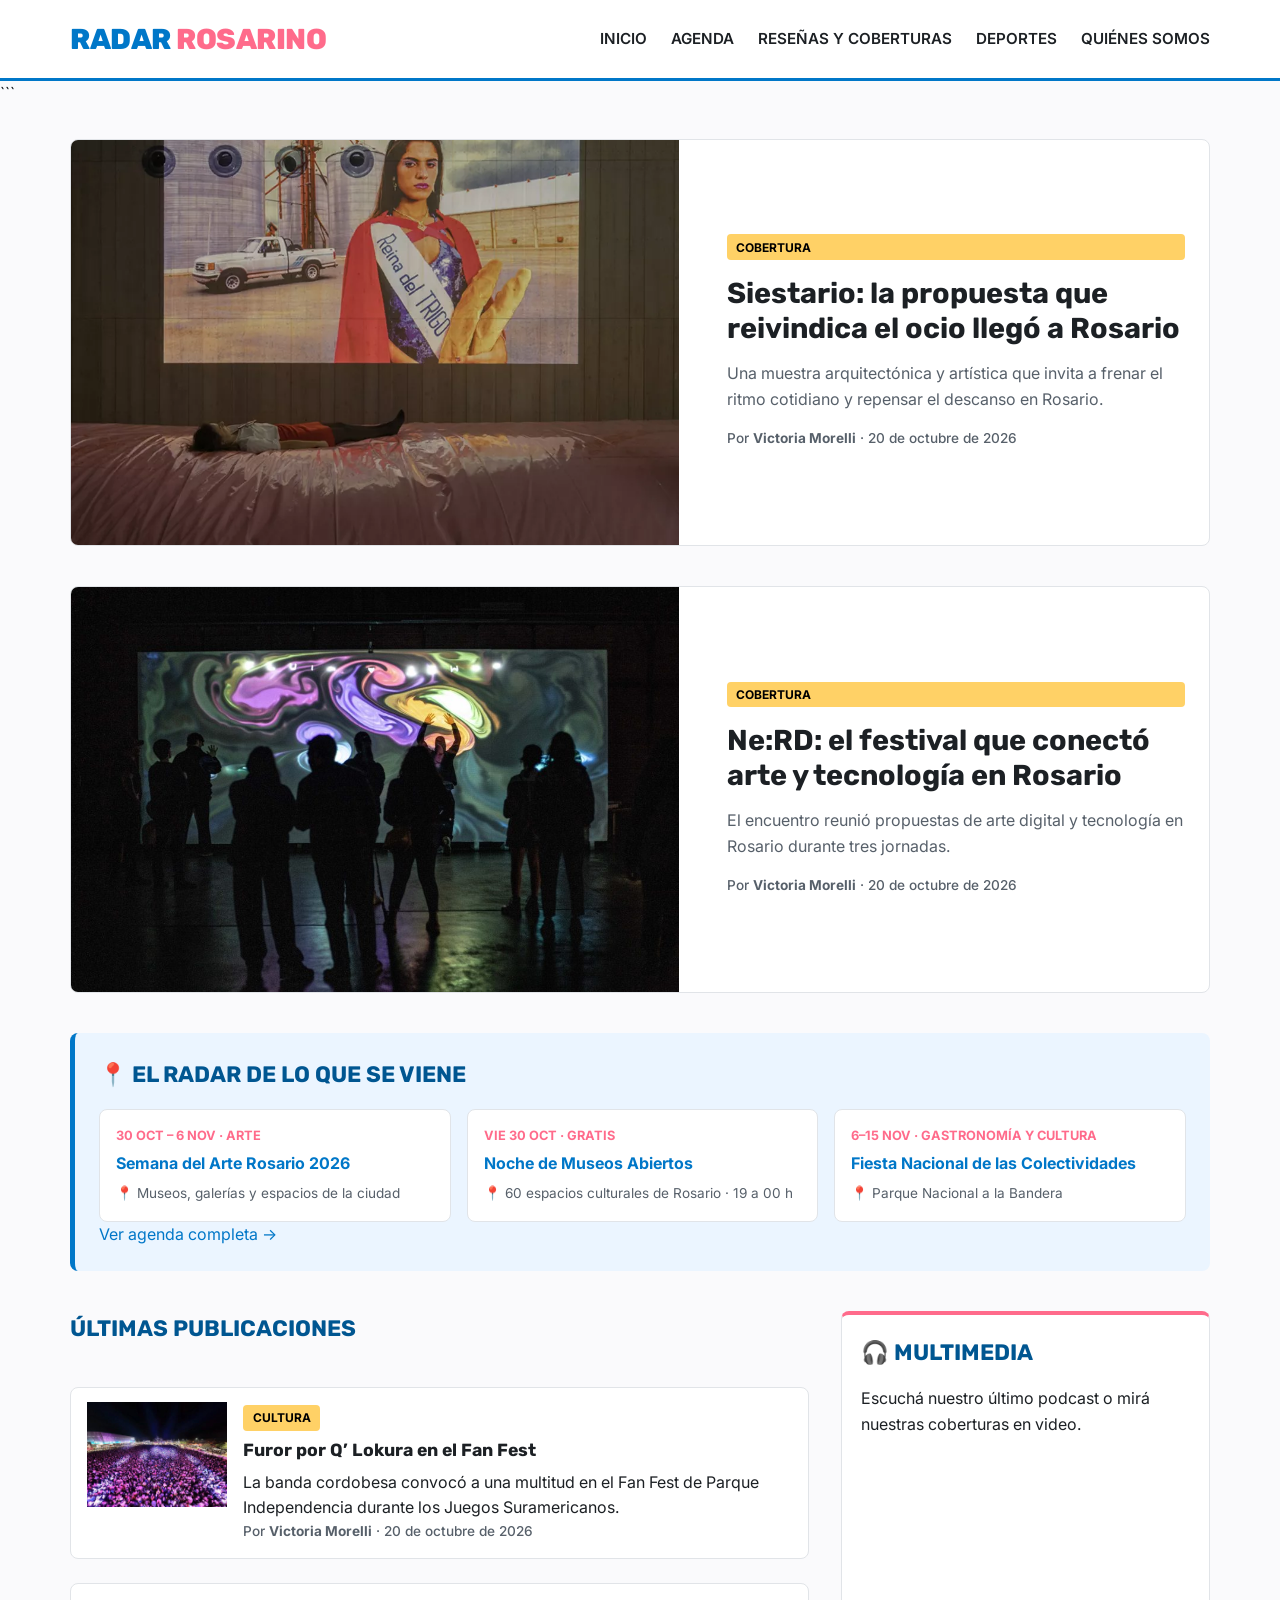
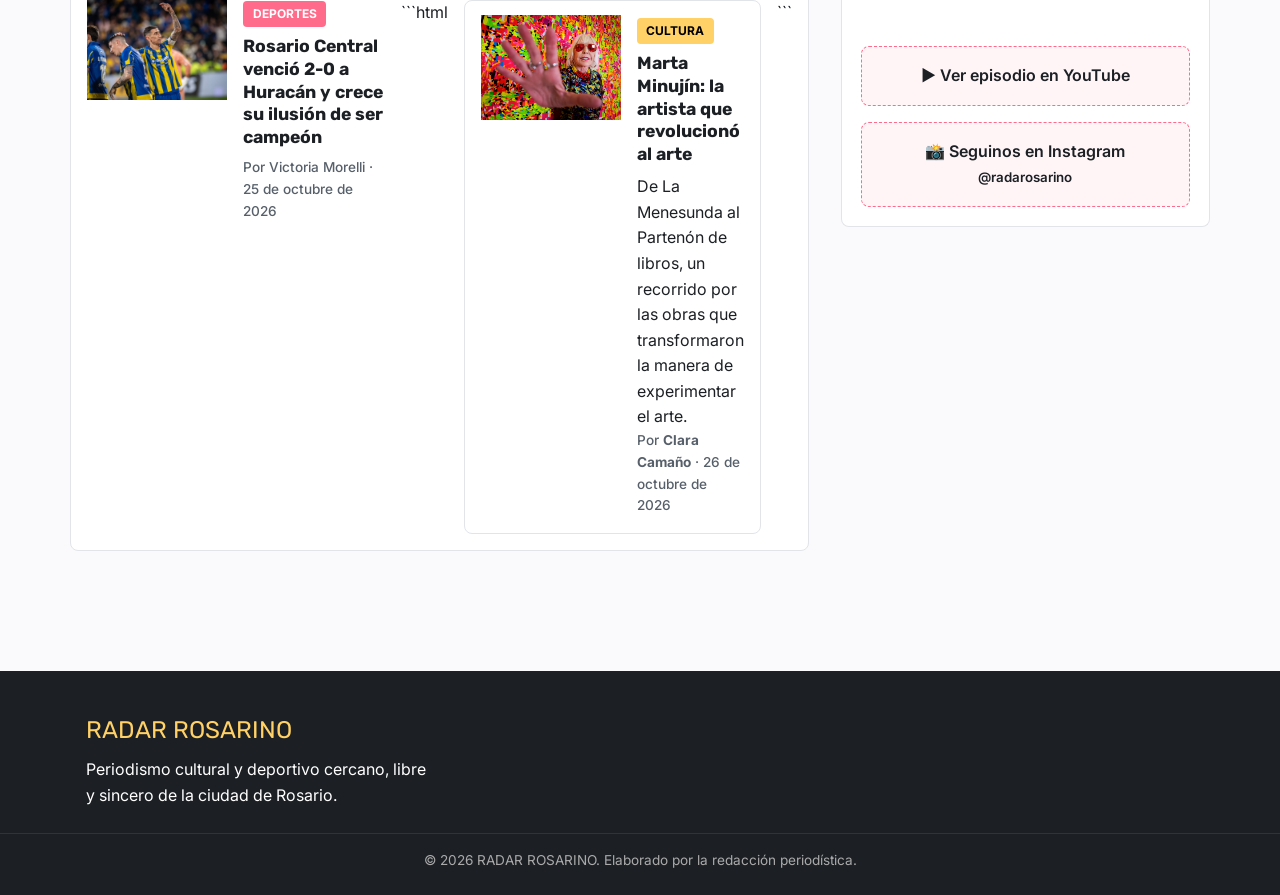
==== commit ef79c71d: "Update index.html" ====
--- a/index.html
+++ b/index.html
@@ -193,28 +193,42 @@
 
     <div class="meta-info">Por Victoria Morelli · 25 de octubre de 2026</div>
   </div>
-</article>
-        <article class="article-card">
-  <div class="article-card-content">
-    <span class="badge">CULTURA · ARTE</span>
-
-    <h2 class="article-card-title">
+
+  ```html
+<article class="article-card-horizontal">
+
+  <div class="card-img-placeholder">
+    <a href="notas/marta-minujin.html" aria-label="Leer la nota sobre Marta Minujín">
+      <img
+        src="notas/marta-minujin.jpg"
+        alt="Marta Minujín frente a una instalación artística colorida"
+        style="display: block; width: 100%; height: 100%; object-fit: cover;"
+      >
+    </a>
+  </div>
+
+  <div>
+    <span class="badge">CULTURA</span>
+
+    <h3 class="card-title">
       <a href="notas/marta-minujin.html">
         Marta Minujín: la artista que revolucionó al arte
       </a>
-    </h2>
-
-    <p class="article-card-description">
-      De La Menesunda al Partenón de libros, un recorrido por
-      las obras que desafiaron los límites del arte y transformaron
-      la relación entre las obras y el público.
+    </h3>
+
+    <p>
+      De La Menesunda al Partenón de libros, un recorrido por las obras
+      que transformaron la manera de experimentar el arte.
     </p>
 
-    <a href="notas/marta-minujin.html" class="media-link-card">
-      Leer nota →
-    </a>
-  </div>
+    <div class="meta-info">
+      Por <strong>Clara Camaño</strong> ·
+      <time datetime="2026-10-26">26 de octubre de 2026</time>
+    </div>
+  </div>
+
 </article>
+```
 
 
       </section>
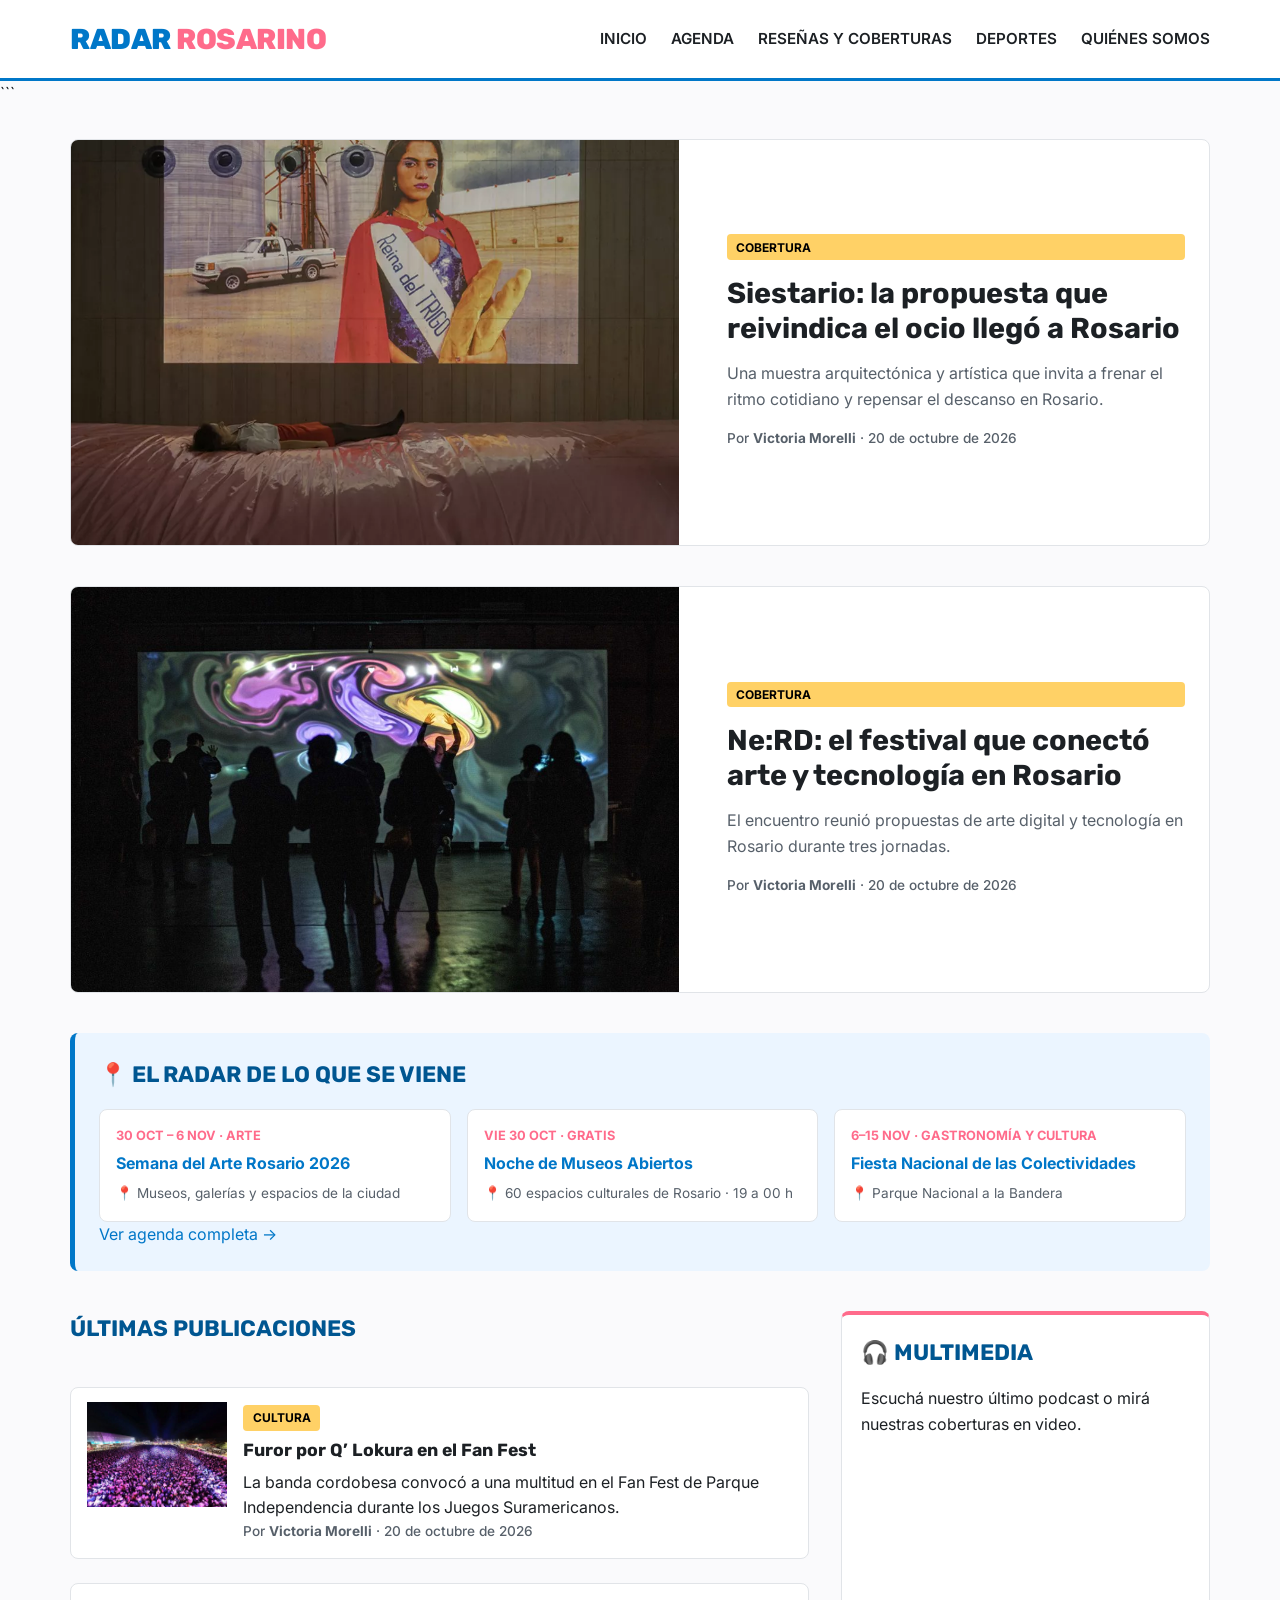
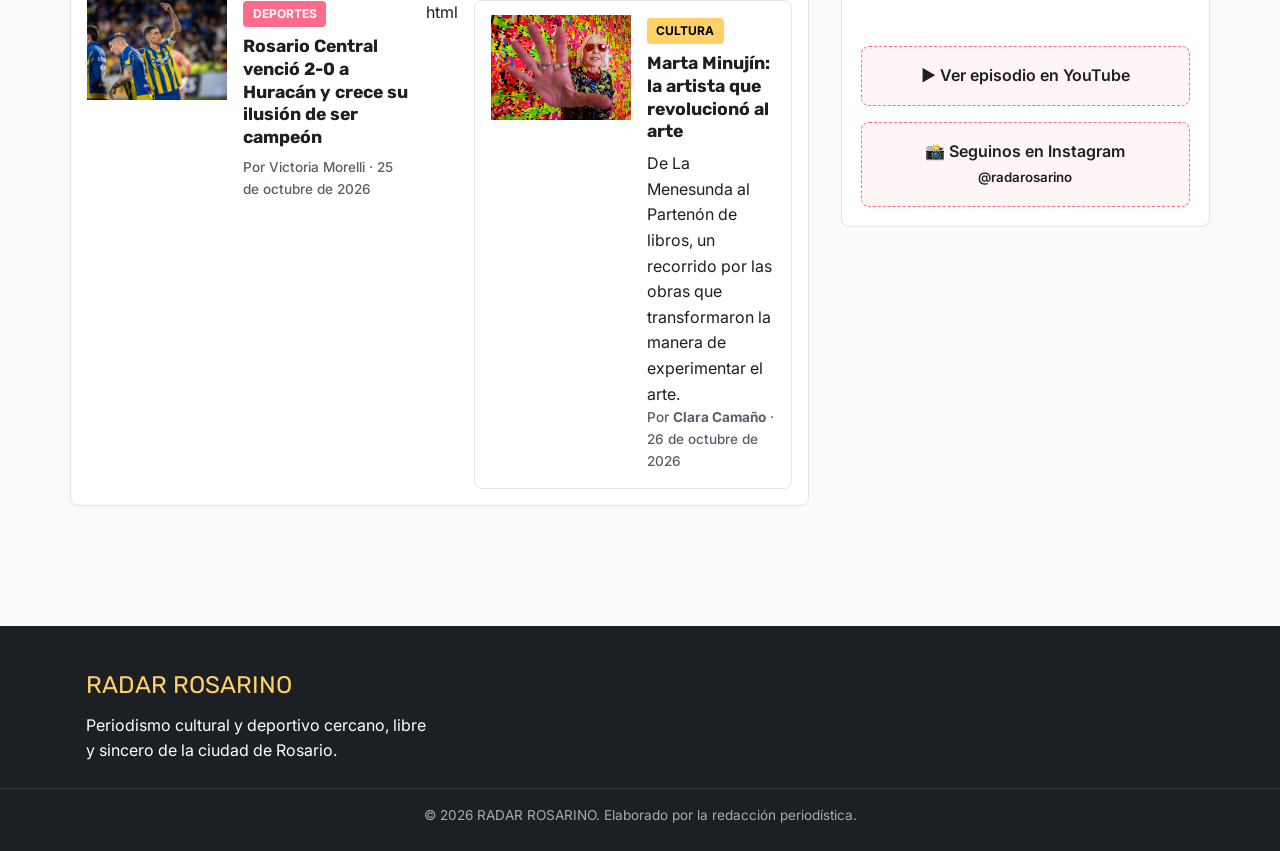
==== commit 9ef334e4: "Update index.html" ====
--- a/index.html
+++ b/index.html
@@ -194,7 +194,7 @@
     <div class="meta-info">Por Victoria Morelli · 25 de octubre de 2026</div>
   </div>
 
-  ```html
+ html
 <article class="article-card-horizontal">
 
   <div class="card-img-placeholder">
@@ -228,8 +228,6 @@
   </div>
 
 </article>
-```
-
 
       </section>
 
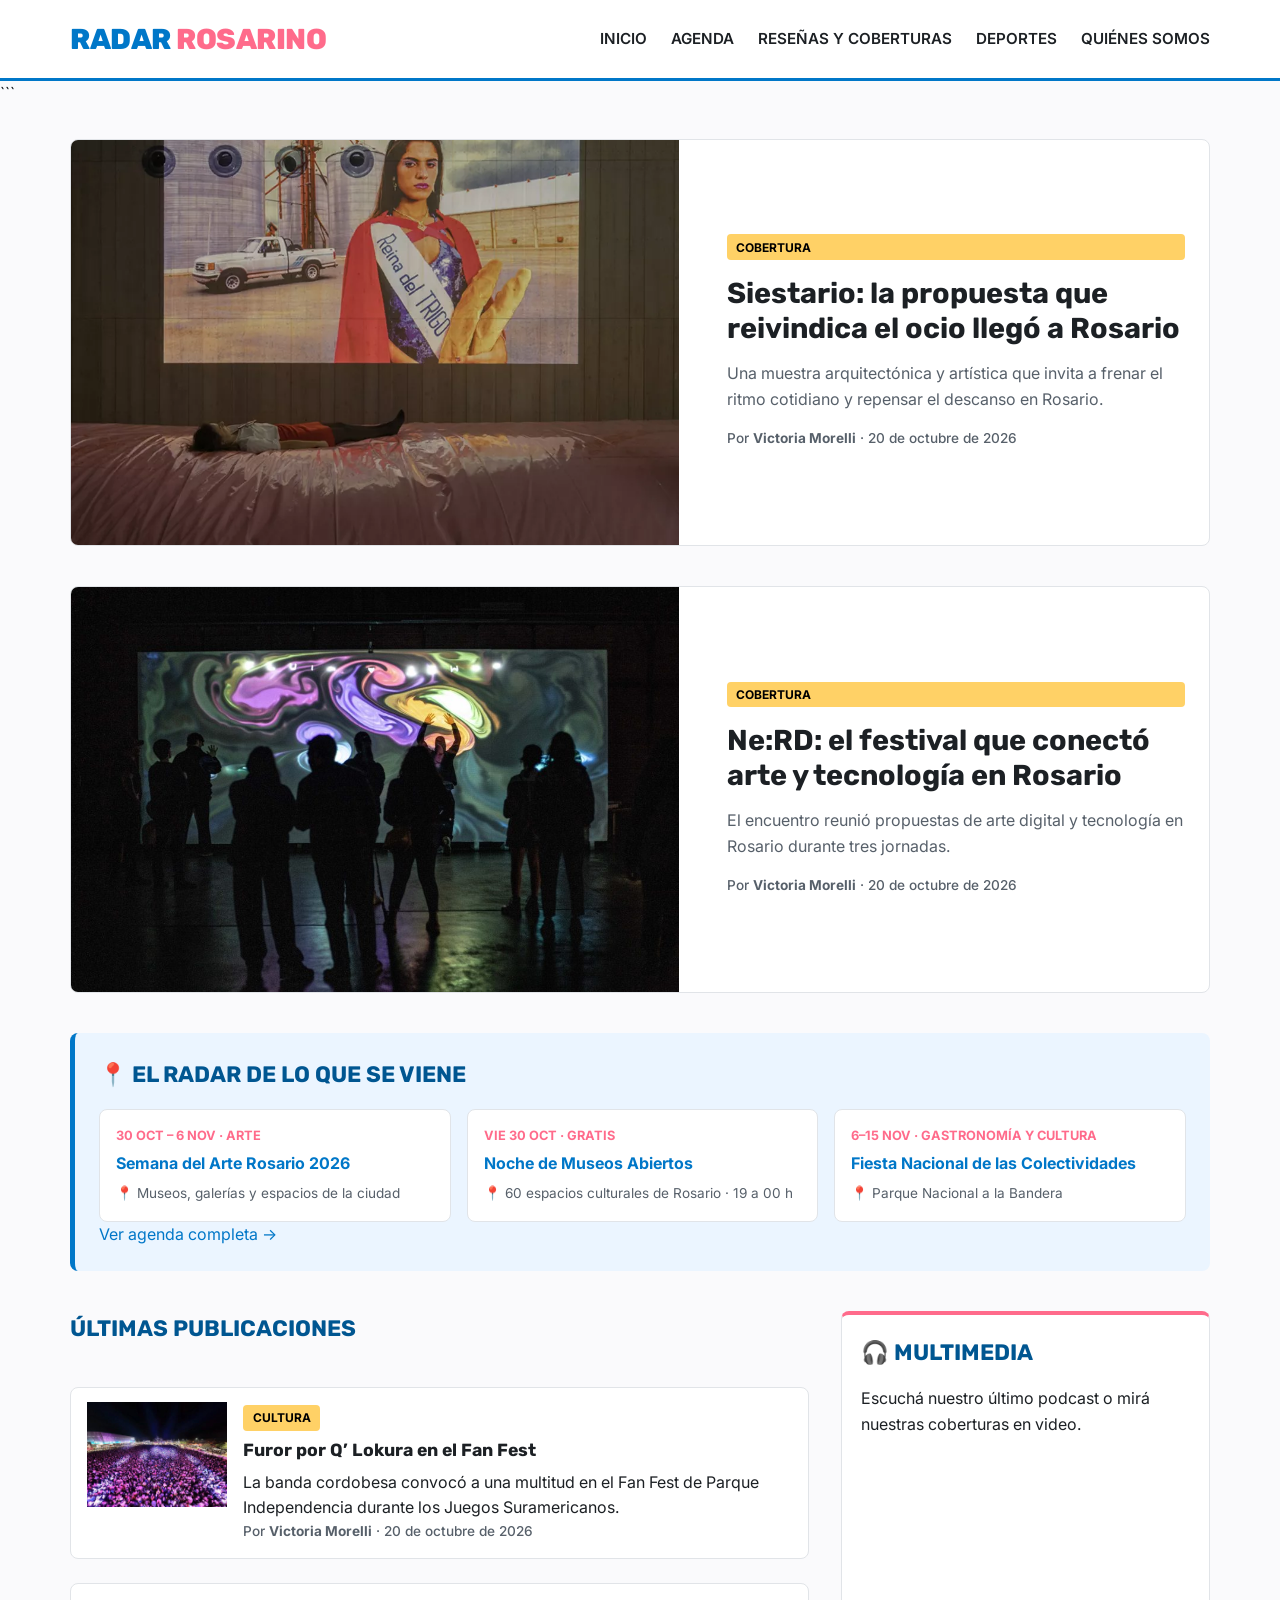
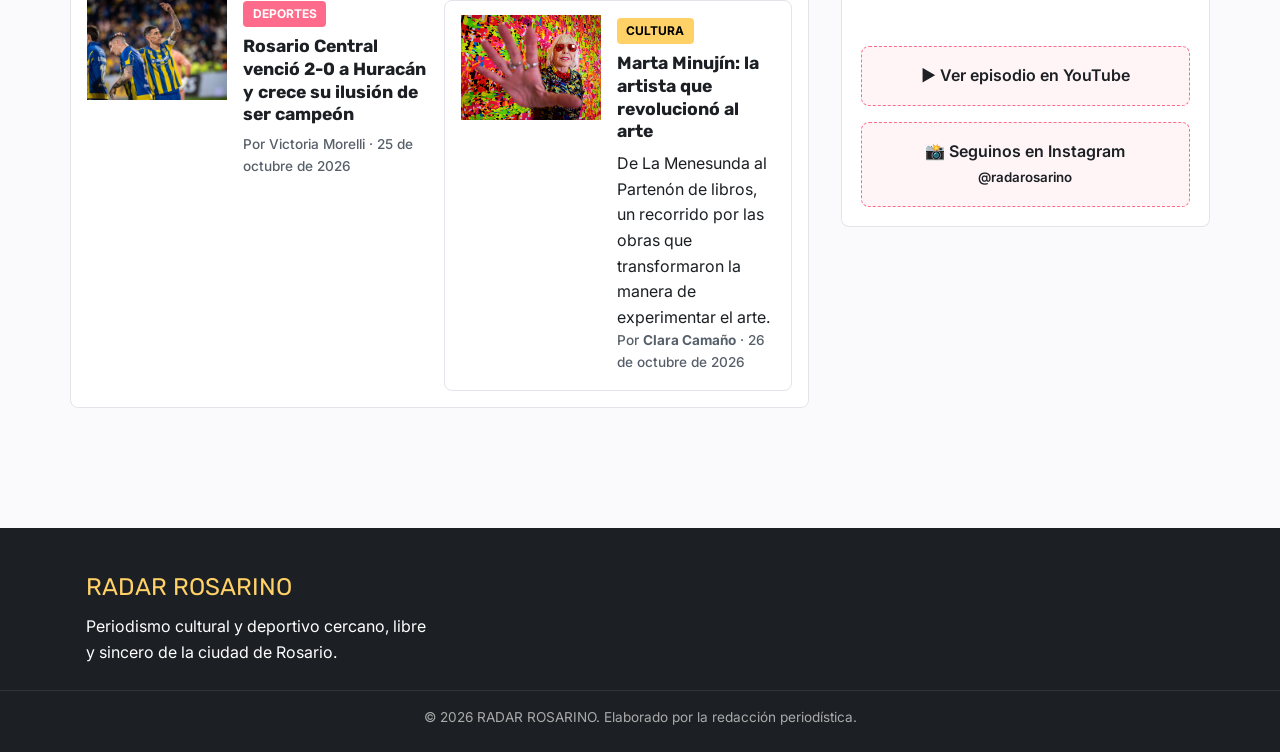
==== commit 4596abfe: "Update index.html" ====
--- a/index.html
+++ b/index.html
@@ -194,7 +194,6 @@
     <div class="meta-info">Por Victoria Morelli · 25 de octubre de 2026</div>
   </div>
 
- html
 <article class="article-card-horizontal">
 
   <div class="card-img-placeholder">
